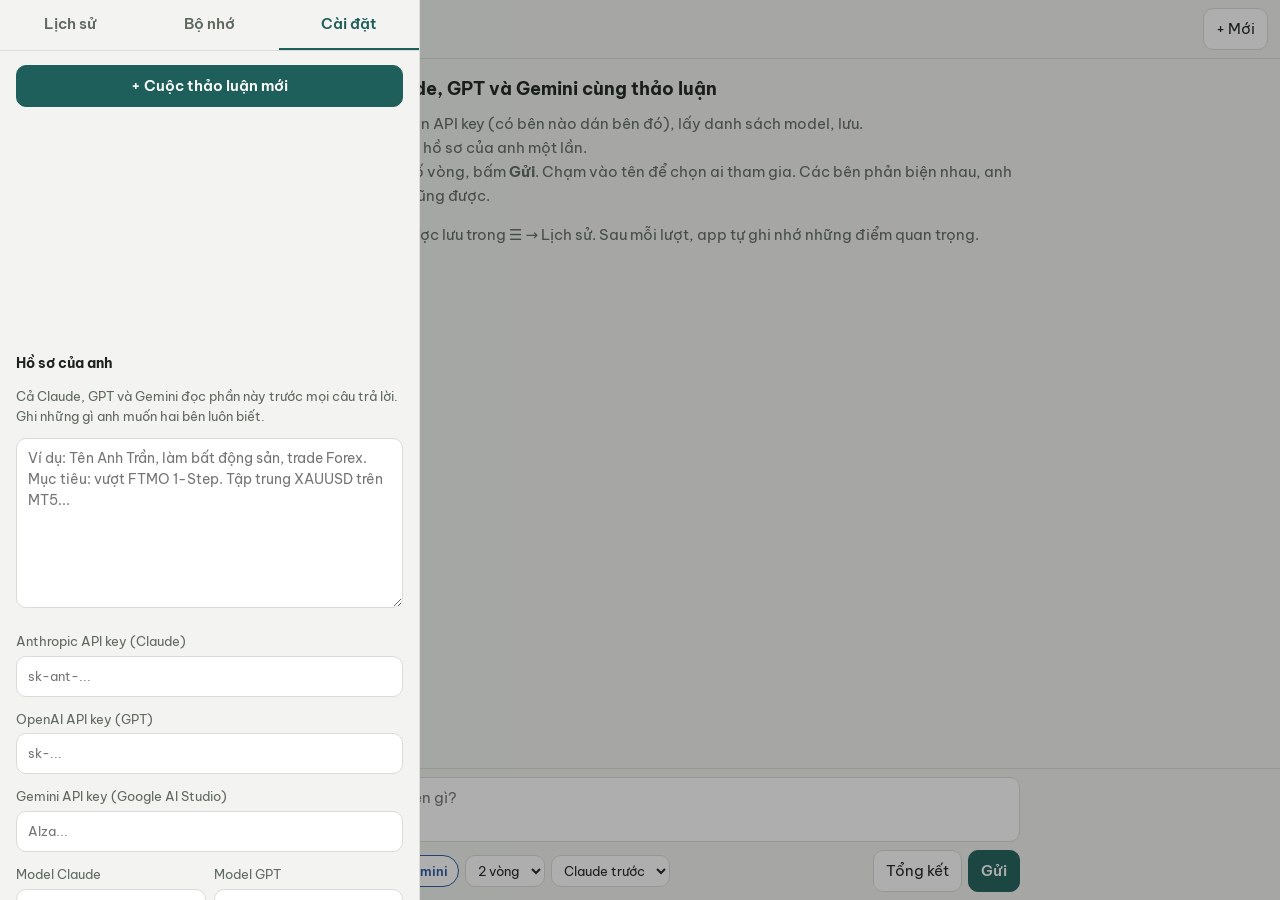
==== index.html @ f6da60c9 "Add files via upload" ====
<!doctype html>
<html lang="vi">
<head>
<meta charset="utf-8">
<meta name="viewport" content="width=device-width,initial-scale=1,viewport-fit=cover">
<meta name="theme-color" content="#1f5f5b">
<title>Bàn Tròn AI</title>
<link rel="manifest" href="manifest.webmanifest">
<link rel="icon" href="icon-192.png">
<link rel="stylesheet" href="https://fonts.googleapis.com/css2?family=Be+Vietnam+Pro:wght@400;500;600;700&family=JetBrains+Mono:wght@500&display=swap">
<style>
/* Layout: single chat column; slide-in panel for history / memory / settings */
:root{
  --bg:#f3f4f1; --surface:#ffffff; --line:#d9ddd5; --fg:#1d221f; --muted:#5f685f;
  --you:#1f5f5b; --you-bg:#e3efed; --on-you:#ffffff;
  --claude:#a3561c; --claude-bg:#f7ebe0;
  --gpt:#2f6b3a; --gpt-bg:#e5f0e4;
  --gemini:#2f56a8; --gemini-bg:#e6ecf8;
  --danger:#b3261e; --shade:rgba(20,25,22,.35);
  --f-body:"Be Vietnam Pro",system-ui,-apple-system,"Segoe UI",Roboto,sans-serif;
  --f-mono:"JetBrains Mono",ui-monospace,Menlo,Consolas,monospace;
}
@media (prefers-color-scheme:dark){:root{
  --bg:#141715; --surface:#1d211e; --line:#323832; --fg:#e7ebe6; --muted:#9aa49a;
  --you:#7cc4bd; --you-bg:#1c2e2c; --on-you:#0f1a19; --claude:#e7a26b; --claude-bg:#30241a;
  --gpt:#8fcf98; --gpt-bg:#1d2c1f; --gemini:#9db8f2; --gemini-bg:#1d2436; --danger:#f2867e; --shade:rgba(0,0,0,.55); color-scheme:dark}}
*{box-sizing:border-box}
html,body{height:100%;margin:0}
body{background:var(--bg);color:var(--fg);font:15px/1.6 var(--f-body);display:flex;flex-direction:column;overflow:hidden}
button{font:inherit;cursor:pointer;border-radius:10px;border:1px solid var(--line);background:var(--surface);color:var(--fg);padding:8px 12px}
button.primary{background:var(--you);border-color:var(--you);color:var(--on-you);font-weight:600}
button.ghost{background:transparent;border-color:transparent}
button.danger{color:var(--danger)}
button:disabled{opacity:.45;cursor:not-allowed}
:focus-visible{outline:2px solid var(--you);outline-offset:2px}
input,select,textarea{font:inherit;color:var(--fg);background:var(--surface);border:1px solid var(--line);border-radius:10px;padding:9px 11px;width:100%}
header{background:var(--bg);border-bottom:1px solid var(--line);padding:calc(env(safe-area-inset-top,0px) + 8px) 12px 8px;display:flex;align-items:center;gap:8px}
header h1{font-size:16px;margin:0;font-weight:700;flex:1;min-width:0;white-space:nowrap;overflow:hidden;text-overflow:ellipsis}
.seats{display:flex;gap:5px}.dot{width:9px;height:9px;border-radius:50%}
main{flex:1;overflow-y:auto;padding:16px;display:flex;flex-direction:column;gap:12px}
.inner{max-width:760px;width:100%;margin:0 auto;display:flex;flex-direction:column;gap:12px}
.empty{color:var(--muted)}
.empty h2{color:var(--fg);font-size:18px;margin:0 0 6px;text-wrap:balance}
.empty ol{padding-left:20px;margin:8px 0}
.msg{border-radius:14px;padding:10px 14px;min-width:0;border:1px solid transparent}
.who{font:500 11.5px var(--f-mono);letter-spacing:.06em;text-transform:uppercase;margin-bottom:4px}
.body{overflow-wrap:anywhere}.body p{margin:0 0 8px}.body p:last-child{margin:0}
.body ul{margin:4px 0 8px;padding-left:20px}
.body code{font:13px var(--f-mono)}
.msg.you{background:var(--you-bg);align-self:flex-end;max-width:88%}.msg.you .who{color:var(--you)}
.msg.claude{background:var(--claude-bg)}.msg.claude .who{color:var(--claude)}
.msg.gpt{background:var(--gpt-bg)}.msg.gpt .who{color:var(--gpt)}
.msg.gemini{background:var(--gemini-bg)}.msg.gemini .who{color:var(--gemini)}
.chip{display:inline-flex;align-items:center;gap:5px;padding:5px 10px;font-size:13px;border-radius:999px}
.chip[aria-pressed="true"]{border-color:currentColor;font-weight:600}
.chip[aria-pressed="false"]{opacity:.5}
.chip.claude{color:var(--claude)}.chip.gpt{color:var(--gpt)}.chip.gemini{color:var(--gemini)}
.msg.sys{border-color:var(--line);color:var(--muted);font-size:13px}
.msg.err{border-color:var(--danger);color:var(--danger);font-size:13.5px}
.round{font:500 11px var(--f-mono);color:var(--muted);letter-spacing:.08em;text-transform:uppercase;text-align:center}
.thinking .body{color:var(--muted);font-style:italic}
@media (prefers-reduced-motion:no-preference){.thinking .body{animation:pulse 1.4s ease-in-out infinite}}
@keyframes pulse{50%{opacity:.45}}
footer{border-top:1px solid var(--line);background:var(--bg);padding:8px 12px calc(env(safe-area-inset-bottom,0px) + 8px)}
.composer{max-width:760px;margin:0 auto;display:grid;gap:8px}
#input{min-height:48px;max-height:150px;resize:none;line-height:1.5}
.controls{display:flex;flex-wrap:wrap;gap:6px;align-items:center}
.controls select{width:auto;font-size:13px;padding:6px 8px}
.spacer{flex:1}
/* panel */
#shade{position:fixed;inset:0;background:var(--shade);z-index:10}
#panel{position:fixed;top:0;bottom:0;left:0;width:min(92vw,420px);background:var(--bg);z-index:11;display:flex;flex-direction:column;
  border-right:1px solid var(--line);padding-top:env(safe-area-inset-top,0px);padding-bottom:env(safe-area-inset-bottom,0px)}
.tabs{display:flex;border-bottom:1px solid var(--line)}
.tabs button{flex:1;border:0;border-radius:0;background:transparent;padding:12px 6px;color:var(--muted);font-weight:600;border-bottom:2px solid transparent}
.tabs button[aria-selected="true"]{color:var(--you);border-bottom-color:var(--you)}
.pane{flex:1;overflow-y:auto;padding:14px 16px;display:grid;gap:12px;align-content:start}
.pane h3{margin:4px 0 0;font-size:14px}
.pane label{display:grid;gap:4px;font-size:13px;color:var(--muted)}
.pane .note{font-size:12.5px;color:var(--muted);margin:0}
.row2{display:grid;grid-template-columns:1fr 1fr;gap:8px}
.check{display:flex!important;align-items:center;gap:8px;color:var(--fg)!important;font-size:14px!important}
.check input{width:auto}
.list{display:grid;gap:6px}
.item{display:flex;gap:8px;align-items:flex-start;padding:9px 10px;border:1px solid var(--line);border-radius:10px;background:var(--surface)}
.item .t{flex:1;min-width:0;overflow-wrap:anywhere;font-size:14px}
.item .d{font:11px var(--f-mono);color:var(--muted)}
.item.cur{border-color:var(--you)}
.item button{padding:2px 8px;font-size:13px}
.convo{cursor:pointer}
#profile{min-height:170px;font-size:14px;line-height:1.5}
.mono{font-family:var(--f-mono);font-size:13px}
</style>
</head>
<body>
<header>
  <button class="ghost" id="btnMenu" aria-label="Mở menu" style="font-size:20px;padding:4px 8px">☰</button>
  <div class="seats" aria-hidden="true"><span class="dot" style="background:var(--you)"></span><span class="dot" style="background:var(--claude)"></span><span class="dot" style="background:var(--gpt)"></span><span class="dot" style="background:var(--gemini)"></span></div>
  <h1 id="title">Bàn Tròn AI</h1>
  <button id="btnNew">+ Mới</button>
</header>

<main id="chat"><div class="inner" id="log"></div></main>

<footer>
  <div class="composer">
    <textarea id="input" rows="2" placeholder="Anh muốn bàn chuyện gì?"></textarea>
    <div class="controls">
      <button class="chip claude" data-seat="claude" aria-pressed="true">Claude</button>
      <button class="chip gpt" data-seat="gpt" aria-pressed="true">GPT</button>
      <button class="chip gemini" data-seat="gemini" aria-pressed="true">Gemini</button>
      <select id="rounds" aria-label="Số vòng">
        <option value="1">1 vòng</option>
        <option value="2" selected>2 vòng</option>
        <option value="3">3 vòng</option>
      </select>
      <select id="first" aria-label="Ai nói trước">
        <option value="claude">Claude trước</option>
        <option value="gpt">GPT trước</option>
        <option value="gemini">Gemini trước</option>
      </select>
      <span class="spacer"></span>
      <button id="btnSummary">Tổng kết</button>
      <button id="btnStop" hidden>Dừng</button>
      <button class="primary" id="btnSend">Gửi</button>
    </div>
  </div>
</footer>

<div id="shade" hidden></div>
<aside id="panel" hidden aria-label="Menu">
  <div class="tabs" role="tablist">
    <button role="tab" data-tab="history" aria-selected="true">Lịch sử</button>
    <button role="tab" data-tab="memory" aria-selected="false">Bộ nhớ</button>
    <button role="tab" data-tab="settings" aria-selected="false">Cài đặt</button>
  </div>

  <section class="pane" data-pane="history">
    <button class="primary" id="btnNew2">+ Cuộc thảo luận mới</button>
    <div class="list" id="convoList"></div>
  </section>

  <section class="pane" data-pane="memory" hidden>
    <h3>Hồ sơ của anh</h3>
    <p class="note">Cả Claude, GPT và Gemini đọc phần này trước mọi câu trả lời. Ghi những gì anh muốn hai bên luôn biết.</p>
    <textarea id="profile" placeholder="Ví dụ: Tên Anh Trần, làm bất động sản, trade Forex. Mục tiêu: vượt FTMO 1-Step. Tập trung XAUUSD trên MT5..."></textarea>
    <button id="btnSaveProfile">Lưu hồ sơ</button>
    <h3>Những điều đã ghi nhớ (<span id="memCount">0</span>)</h3>
    <p class="note">App tự rút ra sau mỗi lượt thảo luận. Anh thêm, sửa bằng cách xóa và ghi lại.</p>
    <div style="display:flex;gap:8px"><input id="memNew" placeholder="Thêm một điều cần nhớ"><button id="btnAddMem">Thêm</button></div>
    <div class="list" id="memList"></div>
  </section>

  <section class="pane" data-pane="settings" hidden>
    <label>Anthropic API key (Claude)<input id="kClaude" type="password" autocomplete="off" placeholder="sk-ant-..."></label>
    <label>OpenAI API key (GPT)<input id="kGpt" type="password" autocomplete="off" placeholder="sk-..."></label>
    <label>Gemini API key (Google AI Studio)<input id="kGemini" type="password" autocomplete="off" placeholder="AIza..."></label>
    <div class="row2">
      <label>Model Claude<input id="mClaude" class="mono" list="dlClaude" placeholder="bấm Lấy danh sách"></label>
      <label>Model GPT<input id="mGpt" class="mono" list="dlGpt" placeholder="bấm Lấy danh sách"></label>
    </div>
    <label>Model Gemini<input id="mGemini" class="mono" list="dlGemini" placeholder="bấm Lấy danh sách"></label>
    <datalist id="dlClaude"></datalist><datalist id="dlGpt"></datalist><datalist id="dlGemini"></datalist>
    <button id="btnModels">Lấy danh sách model từ tài khoản</button>
    <p class="note" id="modelsNote">Sau khi dán key, bấm nút trên rồi chạm vào ô model để chọn.</p>
    <label>Độ dài mỗi lượt nói
      <select id="len"><option value="120">Ngắn (~120 từ)</option><option value="220" selected>Vừa (~220 từ)</option><option value="400">Dài (~400 từ)</option></select>
    </label>
    <label class="check"><input type="checkbox" id="autoMem" checked> Tự ghi nhớ sau mỗi lượt thảo luận</label>
    <button class="primary" id="btnSaveSettings">Lưu cài đặt</button>
    <h3>Sao lưu</h3>
    <p class="note">Lưu toàn bộ hồ sơ, bộ nhớ và lịch sử ra một file (không gồm API key). Nên sao lưu định kỳ.</p>
    <div class="row2"><button id="btnExport">Sao lưu ra file</button><button id="btnImport">Khôi phục từ file</button></div>
    <input type="file" id="fileImport" accept="application/json,.json" hidden>
  </section>
</aside>

<script>
(function(){
"use strict";
const $ = id => document.getElementById(id);
const NAMES = { you:"Anh", claude:"Claude", gpt:"GPT", gemini:"Gemini" };
const SEATS = ["claude","gpt","gemini"];
const KEYID = { claude:"kClaude", gpt:"kGpt", gemini:"kGemini" };
const LS = {
  get(k){ try{ return localStorage.getItem(k) }catch(e){ return null } },
  set(k,v){ try{ localStorage.setItem(k,v) }catch(e){} }
};

/* ---------- storage (IndexedDB, falls back to memory) ---------- */
const DB = (() => {
  let dbp = null;
  function open(){
    if (!dbp) dbp = new Promise((res, rej) => {
      const r = indexedDB.open("bantron", 1);
      r.onupgradeneeded = () => r.result.createObjectStore("kv");
      r.onsuccess = () => res(r.result); r.onerror = () => rej(r.error);
    });
    return dbp;
  }
  return {
    async get(k){ try{ const db = await open(); return await new Promise((res,rej)=>{ const q = db.transaction("kv").objectStore("kv").get(k); q.onsuccess=()=>res(q.result); q.onerror=()=>rej(q.error); }); }catch(e){ return undefined } },
    async set(k,v){ try{ const db = await open(); await new Promise((res,rej)=>{ const t = db.transaction("kv","readwrite"); t.objectStore("kv").put(v,k); t.oncomplete=res; t.onerror=()=>rej(t.error); }); }catch(e){ console.warn(e) } }
  };
})();

let state = { profile:"", memories:[], convos:[], currentId:null };
let saveTimer = null;
function save(){ clearTimeout(saveTimer); saveTimer = setTimeout(() => DB.set("state", state), 200); }
const uid = () => Date.now().toString(36) + Math.random().toString(36).slice(2,7);
const cur = () => state.convos.find(c => c.id === state.currentId);
const fmtDate = ts => { const d = new Date(ts); return d.toLocaleDateString("vi-VN") + " " + d.toLocaleTimeString("vi-VN",{hour:"2-digit",minute:"2-digit"}); };

/* ---------- text rendering ---------- */
function esc(s){ return String(s).replace(/[&<>"]/g, c => ({"&":"&amp;","<":"&lt;",">":"&gt;",'"':"&quot;"}[c])); }
function md(s){
  const lines = esc(String(s).trim()).split("\n");
  let html = "", list = false, para = [];
  const inline = t => t.replace(/\*\*(.+?)\*\*/g,"<b>$1</b>").replace(/`([^`]+)`/g,"<code>$1</code>");
  const flush = () => { if (para.length){ html += "<p>"+inline(para.join("<br>"))+"</p>"; para = []; } };
  for (const l of lines){
    const m = l.match(/^\s*(?:[-*•]|\d+[.)])\s+(.*)/);
    if (m){ flush(); if(!list){ html += "<ul>"; list = true; } html += "<li>"+inline(m[1])+"</li>"; continue; }
    if (list){ html += "</ul>"; list = false; }
    if (!l.trim()){ flush(); continue; }
    para.push(l.replace(/^#+\s*/,""));
  }
  flush(); if (list) html += "</ul>";
  return html;
}

/* ---------- chat view ---------- */
function emptyView(){
  $("log").innerHTML = '<div class="empty"><h2>Hỏi một lần, Claude, GPT và Gemini cùng thảo luận</h2><ol>' +
    '<li>Mở ☰ → <b>Cài đặt</b>: dán API key (có bên nào dán bên đó), lấy danh sách model, lưu.</li>' +
    '<li>Mở ☰ → <b>Bộ nhớ</b>: ghi hồ sơ của anh một lần.</li>' +
    '<li>Gõ câu hỏi, chọn số vòng, bấm <b>Gửi</b>. Chạm vào tên để chọn ai tham gia. Các bên phản biện nhau, anh chen vào lúc nào cũng được.</li></ol>' +
    '<p class="note">Mọi cuộc thảo luận được lưu trong ☰ → Lịch sử. Sau mỗi lượt, app tự ghi nhớ những điểm quan trọng.</p></div>';
}
function bubble(cls, who, html){
  $("log").querySelector(".empty")?.remove();
  const d = document.createElement("div");
  d.className = "msg " + cls;
  d.innerHTML = (who ? '<div class="who">'+esc(who)+'</div>' : "") + '<div class="body">'+html+'</div>';
  $("log").appendChild(d);
  requestAnimationFrame(() => { $("chat").scrollTop = $("chat").scrollHeight; });
  return d;
}
const sys = t => bubble("sys","",esc(t));
const err = t => bubble("err","",esc(t));
function roundMark(n,total){
  const d = document.createElement("div"); d.className = "round"; d.textContent = "Vòng " + n + " / " + total;
  $("log").appendChild(d);
}
function renderChat(){
  const c = cur();
  $("title").textContent = c ? c.title : "Bàn Tròn AI";
  if (!c || !c.msgs.length){ emptyView(); return; }
  $("log").innerHTML = "";
  for (const m of c.msgs) bubble(m.who, NAMES[m.who], md(m.text));
}

/* ---------- panel ---------- */
function openPanel(tab){
  $("panel").hidden = false; $("shade").hidden = false;
  showTab(tab || "history");
}
function closePanel(){ $("panel").hidden = true; $("shade").hidden = true; }
function showTab(tab){
  document.querySelectorAll(".tabs button").forEach(b => b.setAttribute("aria-selected", String(b.dataset.tab === tab)));
  document.querySelectorAll(".pane").forEach(p => p.hidden = p.dataset.pane !== tab);
  if (tab === "history") renderConvos();
  if (tab === "memory") { $("profile").value = state.profile; renderMem(); }
}
function renderConvos(){
  const box = $("convoList");
  if (!state.convos.length){ box.innerHTML = '<p class="note">Chưa có cuộc thảo luận nào.</p>'; return; }
  box.innerHTML = "";
  [...state.convos].sort((a,b) => b.ts - a.ts).forEach(c => {
    const el = document.createElement("div");
    el.className = "item convo" + (c.id === state.currentId ? " cur" : "");
    el.innerHTML = '<div class="t">'+esc(c.title)+'<div class="d">'+fmtDate(c.ts)+' · '+c.msgs.length+' lượt</div></div>';
    const del = document.createElement("button"); del.className = "danger"; del.textContent = "Xóa";
    del.onclick = ev => { ev.stopPropagation();
      if (del.dataset.arm){ state.convos = state.convos.filter(x => x.id !== c.id); if (state.currentId === c.id) state.currentId = null; save(); renderConvos(); renderChat(); }
      else { del.dataset.arm = "1"; del.textContent = "Chắc chắn?"; }
    };
    el.appendChild(del);
    el.onclick = () => { state.currentId = c.id; save(); renderChat(); closePanel(); };
    box.appendChild(el);
  });
}
function renderMem(){
  $("memCount").textContent = state.memories.length;
  const box = $("memList");
  if (!state.memories.length){ box.innerHTML = '<p class="note">Chưa có gì. App sẽ tự thêm sau các cuộc thảo luận.</p>'; return; }
  box.innerHTML = "";
  [...state.memories].reverse().forEach(m => {
    const el = document.createElement("div"); el.className = "item";
    el.innerHTML = '<div class="t">'+esc(m.text)+'<div class="d">'+fmtDate(m.ts)+'</div></div>';
    const del = document.createElement("button"); del.className = "danger"; del.textContent = "Xóa";
    del.onclick = () => { state.memories = state.memories.filter(x => x.id !== m.id); save(); renderMem(); };
    el.appendChild(del); box.appendChild(el);
  });
}

/* ---------- settings ---------- */
const SETTINGS = ["kClaude","kGpt","kGemini","mClaude","mGpt","mGemini","len"];
function loadSettings(){
  SETTINGS.forEach(id => { const v = LS.get("bt_"+id); if (v) $(id).value = v; });
  if (!$("mClaude").value) $("mClaude").value = "claude-sonnet-5-5";
  $("autoMem").checked = LS.get("bt_autoMem") !== "0";
}
function saveSettings(){
  SETTINGS.forEach(id => LS.set("bt_"+id, $(id).value.trim()));
  LS.set("bt_autoMem", $("autoMem").checked ? "1" : "0");
}
async function fetchModels(){
  const note = $("modelsNote"); note.textContent = "Đang lấy danh sách…";
  const out = [];
  const kc = $("kClaude").value.trim(), kg = $("kGpt").value.trim();
  if (kc) try{
    const r = await fetch("https://api.anthropic.com/v1/models?limit=100", { headers:{ "x-api-key":kc, "anthropic-version":"2023-06-01", "anthropic-dangerous-direct-browser-access":"true" }});
    const j = await r.json(); if (!r.ok) throw new Error(j.error?.message || r.status);
    const ids = (j.data||[]).map(m => m.id);
    $("dlClaude").innerHTML = ids.map(i => '<option value="'+esc(i)+'">').join("");
    out.push("Claude: " + ids.length + " model (mới nhất: " + (ids[0]||"?") + ")");
  }catch(e){ out.push("Claude lỗi: " + e.message); }
  if (kg) try{
    const r = await fetch("https://api.openai.com/v1/models", { headers:{ "authorization":"Bearer " + kg }});
    const j = await r.json(); if (!r.ok) throw new Error(j.error?.message || r.status);
    const ids = (j.data||[]).filter(m => /^(gpt|o\d|chatgpt)/i.test(m.id) && !/(audio|realtime|transcribe|tts|image|embedding|search|instruct)/i.test(m.id))
      .sort((a,b) => (b.created||0) - (a.created||0)).map(m => m.id);
    $("dlGpt").innerHTML = ids.map(i => '<option value="'+esc(i)+'">').join("");
    if (!$("mGpt").value && ids[0]) $("mGpt").value = ids[0];
    out.push("GPT: " + ids.length + " model (mới nhất: " + (ids[0]||"?") + ")");
  }catch(e){ out.push("GPT lỗi: " + e.message); }
  const km = $("kGemini").value.trim();
  if (km) try{
    const r = await fetch("https://generativelanguage.googleapis.com/v1beta/models?pageSize=200", { headers:{ "x-goog-api-key":km }});
    const j = await r.json(); if (!r.ok) throw new Error(j.error?.message || r.status);
    const ids = (j.models||[]).filter(m => (m.supportedGenerationMethods||[]).includes("generateContent") && /^models\/gemini/.test(m.name) && !/(image|tts|audio|embedding|live)/i.test(m.name))
      .map(m => m.name.replace(/^models\//,"")).sort().reverse();
    $("dlGemini").innerHTML = ids.map(i => '<option value="'+esc(i)+'">').join("");
    if (!$("mGemini").value && ids[0]) $("mGemini").value = ids[0];
    out.push("Gemini: " + ids.length + " model");
  }catch(e){ out.push("Gemini lỗi: " + e.message); }
  note.textContent = out.length ? out.join(" · ") + ". Chạm vào ô model để chọn." : "Hãy dán API key trước.";
}

/* ---------- prompts ---------- */
function context(){
  let s = "";
  if (state.profile.trim()) s += "\n\nHỒ SƠ ANH ANH (người hỏi):\n" + state.profile.trim();
  const mem = state.memories.slice(-80);
  if (mem.length) s += "\n\nNHỮNG ĐIỀU ĐÃ GHI NHỚ TỪ CÁC CUỘC THẢO LUẬN TRƯỚC:\n" + mem.map(m => "- " + m.text).join("\n");
  return s;
}
function brief(me, solo, seats){
  const other = (seats || SEATS).filter(x => x !== me).map(x => NAMES[x]).join(" và ");
  const words = $("len").value || "220";
  const intro = solo
    ? "Bạn là " + NAMES[me] + ", đang trò chuyện với anh Anh. "
    : "Bạn là " + NAMES[me] + ", đang ngồi bàn tròn thảo luận cùng anh Anh (người hỏi) và " + other + " (AI khác). " +
      "Nếu " + other + " đã nói, hãy phản hồi trực tiếp: chỉ rõ điểm đồng ý, điểm sai hoặc thiếu, và bổ sung góc nhìn mới. Không lặp lại ý đã có. ";
  return intro + "Luôn trả lời bằng tiếng Việt, xưng em, gọi người hỏi là anh. Tối đa khoảng " + words + " từ. " +
    "Thẳng thắn, không khen xã giao, dựa trên lập luận và số liệu; nói rõ khi không chắc chắn. " +
    "Nếu anh Anh vừa chen vào, ưu tiên trả lời anh. Không viết tên mình ở đầu câu trả lời. " +
    "Dùng hồ sơ và ghi nhớ dưới đây khi chúng liên quan, không cần nhắc lại." + context();
}
function transcriptText(extra, me){
  const c = cur();
  const lines = c.msgs.slice(-30).map(t => "[" + NAMES[t.who] + "]: " + t.text);
  return "Biên bản cuộc thảo luận hiện tại:\n\n" + lines.join("\n\n") + "\n\n" + (extra || ("Đến lượt bạn (" + NAMES[me] + ") phát biểu."));
}

/* ---------- API ---------- */
async function callClaude(system, prompt, signal, maxTokens){
  const key = $("kClaude").value.trim(); if (!key) throw new Error("Chưa có Anthropic API key. Mở ☰ → Cài đặt.");
  const r = await fetch("https://api.anthropic.com/v1/messages", {
    method:"POST", signal,
    headers:{ "content-type":"application/json", "x-api-key":key, "anthropic-version":"2023-06-01", "anthropic-dangerous-direct-browser-access":"true" },
    body: JSON.stringify({ model:$("mClaude").value.trim(), max_tokens:maxTokens||2500, system, messages:[{ role:"user", content:prompt }] })
  });
  const j = await r.json().catch(() => ({}));
  if (!r.ok) throw new Error("Claude báo lỗi " + r.status + ": " + (j.error?.message || "không rõ"));
  return (j.content||[]).filter(b => b.type === "text").map(b => b.text).join("\n").trim();
}
async function callGpt(system, prompt, signal){
  const key = $("kGpt").value.trim(); if (!key) throw new Error("Chưa có OpenAI API key. Mở ☰ → Cài đặt.");
  const model = $("mGpt").value.trim(); if (!model) throw new Error("Chưa chọn model GPT. Mở ☰ → Cài đặt → Lấy danh sách model.");
  const r = await fetch("https://api.openai.com/v1/chat/completions", {
    method:"POST", signal,
    headers:{ "content-type":"application/json", "authorization":"Bearer " + key },
    body: JSON.stringify({ model, max_completion_tokens:6000, messages:[{ role:"system", content:system }, { role:"user", content:prompt }] })
  });
  const j = await r.json().catch(() => ({}));
  if (!r.ok) throw new Error("GPT báo lỗi " + r.status + ": " + (j.error?.message || "không rõ"));
  return (j.choices?.[0]?.message?.content || "").trim();
}

async function callGemini(system, prompt, signal){
  const key = $("kGemini").value.trim(); if (!key) throw new Error("Chưa có Gemini API key. Mở ☰ → Cài đặt.");
  const model = $("mGemini").value.trim(); if (!model) throw new Error("Chưa chọn model Gemini. Mở ☰ → Cài đặt → Lấy danh sách model.");
  const r = await fetch("https://generativelanguage.googleapis.com/v1beta/models/" + encodeURIComponent(model) + ":generateContent", {
    method:"POST", signal,
    headers:{ "content-type":"application/json", "x-goog-api-key":key },
    body: JSON.stringify({ systemInstruction:{ parts:[{ text:system }] }, contents:[{ role:"user", parts:[{ text:prompt }] }], generationConfig:{ maxOutputTokens:8000 } })
  });
  const j = await r.json().catch(() => ({}));
  if (!r.ok) throw new Error("Gemini báo lỗi " + r.status + ": " + (j.error?.message || "không rõ"));
  const parts = j.candidates?.[0]?.content?.parts || [];
  return parts.filter(p => p.text && !p.thought).map(p => p.text).join("").trim();
}
const CALL = { claude:callClaude, gpt:callGpt, gemini:callGemini };
function activeSeats(){ return [...document.querySelectorAll(".chip[data-seat]")].filter(b => b.getAttribute("aria-pressed") === "true").map(b => b.dataset.seat); }
function speakingOrder(){
  const seats = activeSeats(), f = $("first").value;
  const i = seats.indexOf(f);
  return i > 0 ? seats.slice(i).concat(seats.slice(0, i)) : seats;
}

/* ---------- discussion flow ---------- */
let busy = false, ctl = null;
function setBusy(b){ busy = b; $("btnSend").disabled = b; $("btnSummary").disabled = b; $("btnStop").hidden = !b; }

async function speak(who, solo, extra, seats){
  const b = bubble(who + " thinking", NAMES[who], "Đang suy nghĩ…");
  try{
    const sysPrompt = brief(who, solo, seats), prompt = transcriptText(extra, who);
    const text = await CALL[who](sysPrompt, prompt, ctl.signal);
    if (!text) throw new Error(NAMES[who] + " không trả lời gì. Thử lại hoặc đổi model.");
    b.classList.remove("thinking"); b.querySelector(".body").innerHTML = md(text);
    const c = cur(); c.msgs.push({ who, text }); c.ts = Date.now(); save();
    return true;
  }catch(e){
    b.remove();
    if (e.name === "AbortError"){ sys("Đã dừng."); return false; }
    const msg = String(e.message || e);
    err(msg + (msg.includes("Failed to fetch") ? " Không kết nối được. Kiểm tra mạng, hoặc mở app bằng Chrome." : ""));
    return false;
  }
}

function newConvo(firstText){
  const c = { id:uid(), title:(firstText||"Cuộc thảo luận mới").replace(/\s+/g," ").slice(0,60), ts:Date.now(), msgs:[], memAt:0 };
  state.convos.push(c); state.currentId = c.id; save(); return c;
}

async function run(){
  const q = $("input").value.trim();
  if (!q || busy) return;
  $("input").value = "";
  if (!cur()) newConvo(q);
  const c = cur();
  c.msgs.push({ who:"you", text:q }); c.ts = Date.now(); save();
  $("title").textContent = c.title;
  bubble("you", NAMES.you, md(q));
  const order = speakingOrder();
  if (!order.length){ err("Chưa chọn ai tham gia. Chạm vào tên Claude, GPT hoặc Gemini."); return; }
  const solo = order.length === 1;
  const total = solo ? 1 : +$("rounds").value;
  ctl = new AbortController(); setBusy(true);
  let ok = true;
  try{
    for (let i = 1; i <= total && ok; i++){
      if (total > 1) roundMark(i, total);
      for (const who of order){ if (!(await speak(who, solo, null, order))){ ok = false; break; } }
    }
  } finally { setBusy(false); }
  remember();
}

async function summarize(){
  const c = cur();
  if (busy) return;
  if (!c || !c.msgs.length){ sys("Chưa có gì để tổng kết."); return; }
  const order = speakingOrder();
  if (!order.length){ err("Chưa chọn ai để tổng kết."); return; }
  const who = order[0];
  ctl = new AbortController(); setBusy(true);
  try{
    await speak(who, false, "Hãy làm chủ tọa tổng kết khách quan cho anh Anh: (1) những điểm các bên đồng ý, (2) những điểm còn bất đồng và lý do, (3) kết luận và việc nên làm tiếp. Công bằng với tất cả các bên, kể cả khi bên khác đúng hơn bạn.", order);
  } finally { setBusy(false); }
  remember();
}

/* ---------- automatic memory ---------- */
async function remember(){
  const c = cur();
  const memAI = SEATS.find(s => $(KEYID[s]).value.trim() && (s !== "gpt" || $("mGpt").value.trim()) && (s !== "gemini" || $("mGemini").value.trim()));
  if (!c || !$("autoMem").checked || !memAI) return;
  const fresh = c.msgs.slice(c.memAt || 0);
  if (!fresh.some(m => m.who === "you")) return;
  const existing = state.memories.map(m => "- " + m.text).join("\n") || "(chưa có)";
  const prompt = "HỒ SƠ:\n" + (state.profile || "(trống)") + "\n\nĐÃ GHI NHỚ:\n" + existing +
    "\n\nĐOẠN THẢO LUẬN MỚI:\n" + fresh.map(m => "[" + NAMES[m.who] + "]: " + m.text).join("\n\n").slice(-30000) +
    "\n\nRút ra tối đa 5 điều MỚI, đáng nhớ lâu dài về anh Anh hoặc công việc của anh: quyết định anh đưa ra, thông số chiến lược anh chọn, sở thích, mục tiêu, kết luận anh đồng ý. " +
    "Chỉ lấy điều anh Anh nói hoặc xác nhận, không lấy ý kiến riêng của AI. Bỏ qua điều đã có trong hồ sơ hoặc đã ghi nhớ. Mỗi điều một câu ngắn tiếng Việt. " +
    "Chỉ trả về một mảng JSON các chuỗi, ví dụ [\"...\"], hoặc [] nếu không có gì mới.";
  try{
    const text = await CALL[memAI]("Bạn là bộ ghi nhớ của app. Chỉ trả về JSON.", prompt, undefined, 600);
    const m = text.match(/\[[\s\S]*\]/); if (!m) return;
    const items = JSON.parse(m[0]).filter(x => typeof x === "string" && x.trim()).slice(0,5);
    c.memAt = c.msgs.length;
    if (items.length){
      items.forEach(t => state.memories.push({ id:uid(), text:t.trim(), ts:Date.now(), from:c.id }));
      sys("Đã ghi nhớ thêm " + items.length + " điều (xem ở ☰ → Bộ nhớ).");
    }
    save();
  }catch(e){ console.warn("memory", e); }
}

/* ---------- backup ---------- */
function exportData(){
  const blob = new Blob([JSON.stringify({ app:"ban-tron-ai", version:1, exported:new Date().toISOString(), ...state }, null, 1)], { type:"application/json" });
  const a = document.createElement("a");
  a.href = URL.createObjectURL(blob);
  a.download = "ban-tron-sao-luu-" + new Date().toISOString().slice(0,10) + ".json";
  document.body.appendChild(a); a.click(); a.remove();
  setTimeout(() => URL.revokeObjectURL(a.href), 5000);
}
async function importData(file){
  try{
    const d = JSON.parse(await file.text());
    if (d.app !== "ban-tron-ai" || !Array.isArray(d.convos)) throw new Error("File không phải bản sao lưu của Bàn Tròn AI.");
    if (!confirm("Khôi phục sẽ thay toàn bộ dữ liệu hiện tại bằng dữ liệu trong file. Tiếp tục?")) return;
    state = { profile:d.profile||"", memories:d.memories||[], convos:d.convos, currentId:null };
    save(); renderChat(); showTab("history"); sys("Đã khôi phục " + state.convos.length + " cuộc thảo luận và " + state.memories.length + " điều ghi nhớ.");
  }catch(e){ err("Không khôi phục được: " + e.message); }
}

/* ---------- wiring ---------- */
$("btnMenu").onclick = () => openPanel();
$("shade").onclick = closePanel;
document.querySelectorAll(".tabs button").forEach(b => b.onclick = () => showTab(b.dataset.tab));
const startNew = () => { if (busy) return; state.currentId = null; save(); renderChat(); closePanel(); $("input").focus(); };
$("btnNew").onclick = startNew; $("btnNew2").onclick = startNew;
document.querySelectorAll(".chip[data-seat]").forEach(b => {
  const saved = LS.get("bt_seat_" + b.dataset.seat); if (saved) b.setAttribute("aria-pressed", saved);
  b.onclick = () => { const v = b.getAttribute("aria-pressed") === "true" ? "false" : "true"; b.setAttribute("aria-pressed", v); LS.set("bt_seat_" + b.dataset.seat, v); };
});
$("btnSend").onclick = run;
$("btnSummary").onclick = summarize;
$("btnStop").onclick = () => ctl?.abort();
$("btnSaveProfile").onclick = () => { state.profile = $("profile").value; save(); $("btnSaveProfile").textContent = "Đã lưu ✓"; setTimeout(() => $("btnSaveProfile").textContent = "Lưu hồ sơ", 1500); };
$("btnAddMem").onclick = () => { const t = $("memNew").value.trim(); if (!t) return; state.memories.push({ id:uid(), text:t, ts:Date.now() }); $("memNew").value = ""; save(); renderMem(); };
$("btnSaveSettings").onclick = () => { saveSettings(); closePanel(); sys("Đã lưu cài đặt."); };
$("btnModels").onclick = fetchModels;
$("btnExport").onclick = exportData;
$("btnImport").onclick = () => $("fileImport").click();
$("fileImport").onchange = e => { const f = e.target.files[0]; if (f) importData(f); e.target.value = ""; };
$("input").addEventListener("input", e => { e.target.style.height = "auto"; e.target.style.height = Math.min(e.target.scrollHeight, 150) + "px"; });

(async () => {
  loadSettings();
  const saved = await DB.get("state");
  if (saved && Array.isArray(saved.convos)) state = Object.assign(state, saved);
  renderChat();
  if (!SEATS.some(s => $(KEYID[s]).value)) openPanel("settings");
  if ("serviceWorker" in navigator && location.protocol === "https:") navigator.serviceWorker.register("sw.js").catch(() => {});
  try{ if (navigator.storage?.persist) navigator.storage.persist(); }catch(e){}
})();
})();
</script>
</body>
</html>
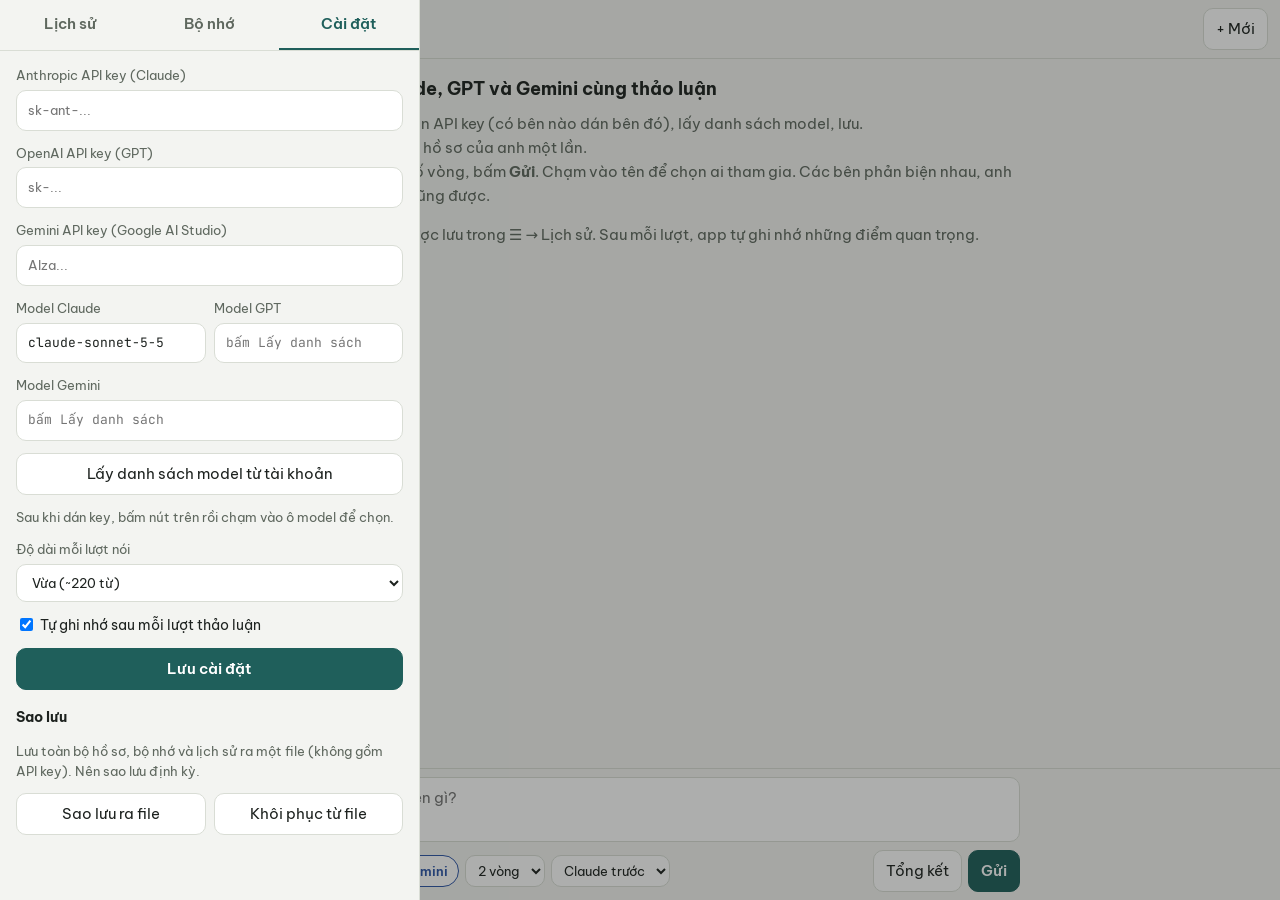
==== commit 62e95f68: "Add files via upload" ====
--- a/index.html
+++ b/index.html
@@ -25,6 +25,7 @@
   --you:#7cc4bd; --you-bg:#1c2e2c; --on-you:#0f1a19; --claude:#e7a26b; --claude-bg:#30241a;
   --gpt:#8fcf98; --gpt-bg:#1d2c1f; --gemini:#9db8f2; --gemini-bg:#1d2436; --danger:#f2867e; --shade:rgba(0,0,0,.55); color-scheme:dark}}
 *{box-sizing:border-box}
+[hidden]{display:none!important}
 html,body{height:100%;margin:0}
 body{background:var(--bg);color:var(--fg);font:15px/1.6 var(--f-body);display:flex;flex-direction:column;overflow:hidden}
 button{font:inherit;cursor:pointer;border-radius:10px;border:1px solid var(--line);background:var(--surface);color:var(--fg);padding:8px 12px}
@@ -164,7 +165,7 @@
     <button id="btnModels">Lấy danh sách model từ tài khoản</button>
     <p class="note" id="modelsNote">Sau khi dán key, bấm nút trên rồi chạm vào ô model để chọn.</p>
     <label>Độ dài mỗi lượt nói
-      <select id="len"><option value="120">Ngắn (~120 từ)</option><option value="220" selected>Vừa (~220 từ)</option><option value="400">Dài (~400 từ)</option></select>
+      <select id="len"><option value="120">Ngắn (~120 từ)</option><option value="220" selected>Vừa (~220 từ)</option><option value="400">Dài (~400 từ)</option><option value="max">Tối đa (viết code, tài liệu dài)</option></select>
     </label>
     <label class="check"><input type="checkbox" id="autoMem" checked> Tự ghi nhớ sau mỗi lượt thảo luận</label>
     <button class="primary" id="btnSaveSettings">Lưu cài đặt</button>
@@ -358,12 +359,13 @@
 }
 function brief(me, solo, seats){
   const other = (seats || SEATS).filter(x => x !== me).map(x => NAMES[x]).join(" và ");
-  const words = $("len").value || "220";
+  const len = $("len").value || "220";
   const intro = solo
     ? "Bạn là " + NAMES[me] + ", đang trò chuyện với anh Anh. "
     : "Bạn là " + NAMES[me] + ", đang ngồi bàn tròn thảo luận cùng anh Anh (người hỏi) và " + other + " (AI khác). " +
       "Nếu " + other + " đã nói, hãy phản hồi trực tiếp: chỉ rõ điểm đồng ý, điểm sai hoặc thiếu, và bổ sung góc nhìn mới. Không lặp lại ý đã có. ";
-  return intro + "Luôn trả lời bằng tiếng Việt, xưng em, gọi người hỏi là anh. Tối đa khoảng " + words + " từ. " +
+  return intro + "Luôn trả lời bằng tiếng Việt, xưng em, gọi người hỏi là anh. " +
+    (len === "max" ? "Viết đầy đủ đến hết, không rút gọn; khi viết code thì viết trọn vẹn toàn bộ, không bỏ đoạn nào. " : "Tối đa khoảng " + len + " từ, trừ khi anh yêu cầu viết code hay tài liệu đầy đủ thì viết trọn vẹn. ") +
     "Thẳng thắn, không khen xã giao, dựa trên lập luận và số liệu; nói rõ khi không chắc chắn. " +
     "Nếu anh Anh vừa chen vào, ưu tiên trả lời anh. Không viết tên mình ở đầu câu trả lời. " +
     "Dùng hồ sơ và ghi nhớ dưới đây khi chúng liên quan, không cần nhắc lại." + context();
@@ -375,16 +377,19 @@
 }
 
 /* ---------- API ---------- */
+// "max" lets each AI write up to ~32k tokens (long code); normal settings keep turns short and cheap.
+function outLimit(){ return $("len").value === "max" ? 32000 : 4000; }
+function cutNote(text, cut){ return cut ? text + "\n\n⚠️ Câu trả lời bị cắt vì quá dài. Gõ \"viết tiếp\" để bên này viết nốt." : text; }
 async function callClaude(system, prompt, signal, maxTokens){
   const key = $("kClaude").value.trim(); if (!key) throw new Error("Chưa có Anthropic API key. Mở ☰ → Cài đặt.");
   const r = await fetch("https://api.anthropic.com/v1/messages", {
     method:"POST", signal,
     headers:{ "content-type":"application/json", "x-api-key":key, "anthropic-version":"2023-06-01", "anthropic-dangerous-direct-browser-access":"true" },
-    body: JSON.stringify({ model:$("mClaude").value.trim(), max_tokens:maxTokens||2500, system, messages:[{ role:"user", content:prompt }] })
+    body: JSON.stringify({ model:$("mClaude").value.trim(), max_tokens:maxTokens||outLimit(), system, messages:[{ role:"user", content:prompt }] })
   });
   const j = await r.json().catch(() => ({}));
   if (!r.ok) throw new Error("Claude báo lỗi " + r.status + ": " + (j.error?.message || "không rõ"));
-  return (j.content||[]).filter(b => b.type === "text").map(b => b.text).join("\n").trim();
+  return cutNote((j.content||[]).filter(b => b.type === "text").map(b => b.text).join("\n").trim(), j.stop_reason === "max_tokens");
 }
 async function callGpt(system, prompt, signal){
   const key = $("kGpt").value.trim(); if (!key) throw new Error("Chưa có OpenAI API key. Mở ☰ → Cài đặt.");
@@ -392,11 +397,11 @@
   const r = await fetch("https://api.openai.com/v1/chat/completions", {
     method:"POST", signal,
     headers:{ "content-type":"application/json", "authorization":"Bearer " + key },
-    body: JSON.stringify({ model, max_completion_tokens:6000, messages:[{ role:"system", content:system }, { role:"user", content:prompt }] })
+    body: JSON.stringify({ model, max_completion_tokens:outLimit() + 8000, messages:[{ role:"system", content:system }, { role:"user", content:prompt }] })
   });
   const j = await r.json().catch(() => ({}));
   if (!r.ok) throw new Error("GPT báo lỗi " + r.status + ": " + (j.error?.message || "không rõ"));
-  return (j.choices?.[0]?.message?.content || "").trim();
+  return cutNote((j.choices?.[0]?.message?.content || "").trim(), j.choices?.[0]?.finish_reason === "length");
 }
 
 async function callGemini(system, prompt, signal){
@@ -405,12 +410,12 @@
   const r = await fetch("https://generativelanguage.googleapis.com/v1beta/models/" + encodeURIComponent(model) + ":generateContent", {
     method:"POST", signal,
     headers:{ "content-type":"application/json", "x-goog-api-key":key },
-    body: JSON.stringify({ systemInstruction:{ parts:[{ text:system }] }, contents:[{ role:"user", parts:[{ text:prompt }] }], generationConfig:{ maxOutputTokens:8000 } })
+    body: JSON.stringify({ systemInstruction:{ parts:[{ text:system }] }, contents:[{ role:"user", parts:[{ text:prompt }] }], generationConfig:{ maxOutputTokens:outLimit() + 8000 } })
   });
   const j = await r.json().catch(() => ({}));
   if (!r.ok) throw new Error("Gemini báo lỗi " + r.status + ": " + (j.error?.message || "không rõ"));
   const parts = j.candidates?.[0]?.content?.parts || [];
-  return parts.filter(p => p.text && !p.thought).map(p => p.text).join("").trim();
+  return cutNote(parts.filter(p => p.text && !p.thought).map(p => p.text).join("").trim(), j.candidates?.[0]?.finishReason === "MAX_TOKENS");
 }
 const CALL = { claude:callClaude, gpt:callGpt, gemini:callGemini };
 function activeSeats(){ return [...document.querySelectorAll(".chip[data-seat]")].filter(b => b.getAttribute("aria-pressed") === "true").map(b => b.dataset.seat); }
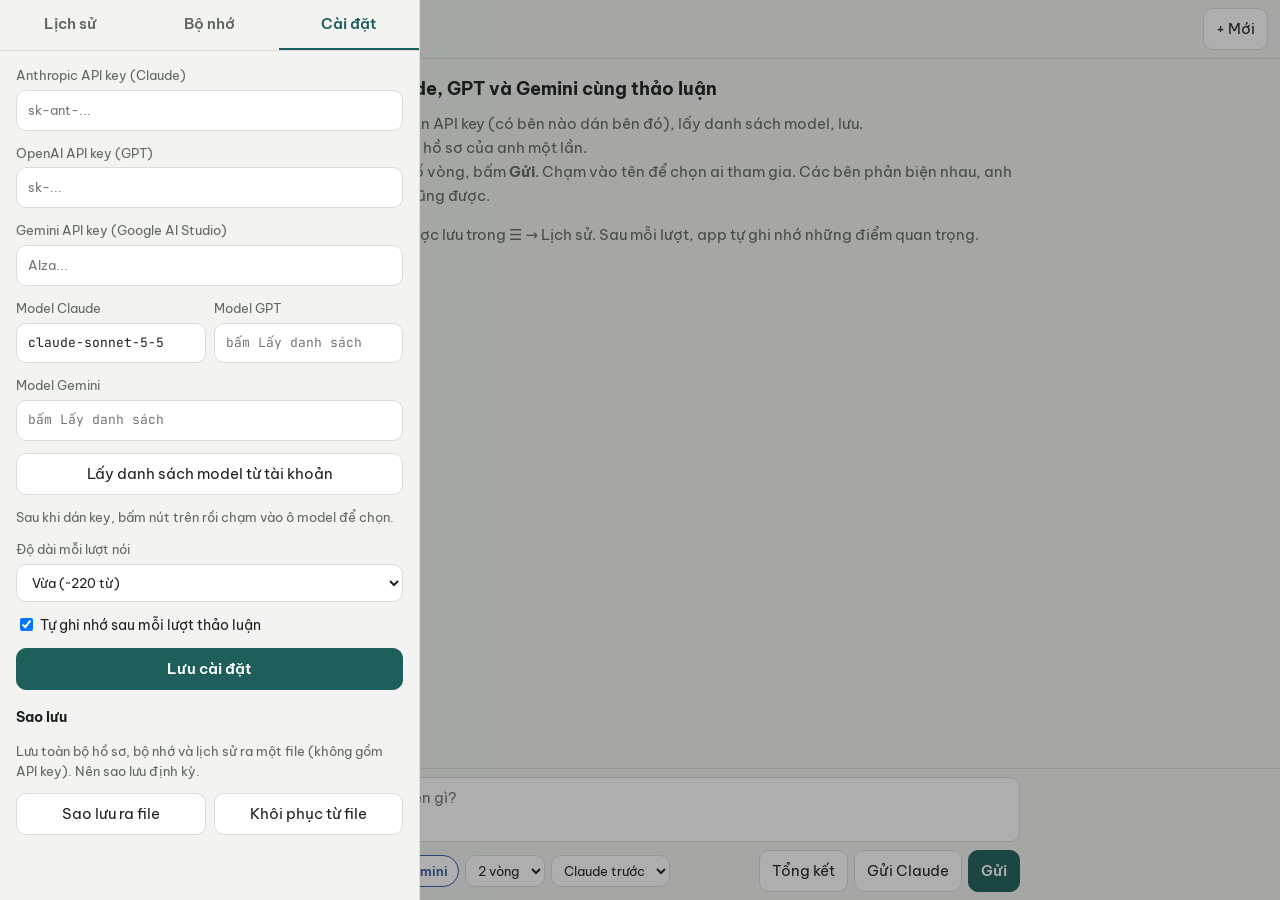
==== commit 287c1fa8: "Update index.html" ====
--- a/index.html
+++ b/index.html
@@ -122,6 +122,7 @@
       </select>
       <span class="spacer"></span>
       <button id="btnSummary">Tổng kết</button>
+      <button id="btnToClaude">Gửi Claude</button>
       <button id="btnStop" hidden>Dừng</button>
       <button class="primary" id="btnSend">Gửi</button>
     </div>
@@ -149,6 +150,9 @@
     <h3>Những điều đã ghi nhớ (<span id="memCount">0</span>)</h3>
     <p class="note">App tự rút ra sau mỗi lượt thảo luận. Anh thêm, sửa bằng cách xóa và ghi lại.</p>
     <div style="display:flex;gap:8px"><input id="memNew" placeholder="Thêm một điều cần nhớ"><button id="btnAddMem">Thêm</button></div>
+    <h3>Tin từ Claude (<span id="feedCount">0</span>)</h3>
+    <p class="note">Việc Claude đã làm xong. Cả ba AI đều đọc được phần này.</p>
+    <div class="list" id="feedList"></div>
     <div class="list" id="memList"></div>
   </section>
 
@@ -352,6 +356,7 @@
 /* ---------- prompts ---------- */
 function context(){
   let s = "";
+  if (window.CLAUDE_FEED && window.CLAUDE_FEED.length) s += "\n\nTHÔNG TIN MỚI TỪ CLAUDE (phiên làm việc riêng của anh Anh với Claude; việc này đã làm xong, coi là dữ kiện đã có, đừng làm lại):\n" + window.CLAUDE_FEED.map(f => "• " + f.title + " (" + f.date + "): " + f.text).join("\n\n");
   if (state.profile.trim()) s += "\n\nHỒ SƠ ANH ANH (người hỏi):\n" + state.profile.trim();
   const mem = state.memories.slice(-80);
   if (mem.length) s += "\n\nNHỮNG ĐIỀU ĐÃ GHI NHỚ TỪ CÁC CUỘC THẢO LUẬN TRƯỚC:\n" + mem.map(m => "- " + m.text).join("\n");
@@ -552,6 +557,33 @@
 $("btnAddMem").onclick = () => { const t = $("memNew").value.trim(); if (!t) return; state.memories.push({ id:uid(), text:t, ts:Date.now() }); $("memNew").value = ""; save(); renderMem(); };
 $("btnSaveSettings").onclick = () => { saveSettings(); closePanel(); sys("Đã lưu cài đặt."); };
 $("btnModels").onclick = fetchModels;
+window.CLAUDE_FEED = [];
+async function loadFeed(){
+  try{
+    const r = await fetch("claude-feed.json?t=" + Date.now(), { cache:"no-store" });
+    if (!r.ok) return;
+    const j = await r.json();
+    window.CLAUDE_FEED = (j.items || []).slice(-6).map(f => ({ title:String(f.title || ""), date:String(f.date || ""), text:String(f.text || "").slice(0, 4000) }));
+    $("feedCount").textContent = window.CLAUDE_FEED.length;
+    const box = $("feedList"); box.innerHTML = "";
+    [...window.CLAUDE_FEED].reverse().forEach(f => {
+      const el = document.createElement("div"); el.className = "item";
+      el.innerHTML = '<div class="t"><b>' + esc(f.title) + '</b><div class="d">' + esc(f.date) + '</div>' + esc(f.text.slice(0, 300)) + (f.text.length > 300 ? "…" : "") + '</div>';
+      box.appendChild(el);
+    });
+  }catch(e){ console.warn("feed", e); }
+}
+function sendToClaude(){
+  const c = cur();
+  if (!c || !c.msgs.length){ sys("Chưa có cuộc thảo luận để gửi."); return; }
+  const d = new Date(), p = n => String(n).padStart(2, "0");
+  const name = "ban-tron-gui-claude-" + d.getFullYear() + p(d.getMonth() + 1) + p(d.getDate()) + "-" + p(d.getHours()) + p(d.getMinutes()) + ".json";
+  const blob = new Blob([JSON.stringify({ app:"ban-tron-ai", kind:"gui-claude", exported:d.toISOString(), title:c.title, msgs:c.msgs, profile:state.profile, memories:state.memories.map(m => m.text) }, null, 1)], { type:"application/json" });
+  const a = document.createElement("a"); a.href = URL.createObjectURL(blob); a.download = name;
+  document.body.appendChild(a); a.click(); a.remove(); setTimeout(() => URL.revokeObjectURL(a.href), 5000);
+  sys("Đã lưu " + name + ". Nhắn Claude: xử lý buổi thảo luận mới.");
+}
+$("btnToClaude").onclick = sendToClaude;
 $("btnExport").onclick = exportData;
 $("btnImport").onclick = () => $("fileImport").click();
 $("fileImport").onchange = e => { const f = e.target.files[0]; if (f) importData(f); e.target.value = ""; };
@@ -562,6 +594,7 @@
   const saved = await DB.get("state");
   if (saved && Array.isArray(saved.convos)) state = Object.assign(state, saved);
   renderChat();
+  loadFeed();
   if (!SEATS.some(s => $(KEYID[s]).value)) openPanel("settings");
   if ("serviceWorker" in navigator && location.protocol === "https:") navigator.serviceWorker.register("sw.js").catch(() => {});
   try{ if (navigator.storage?.persist) navigator.storage.persist(); }catch(e){}
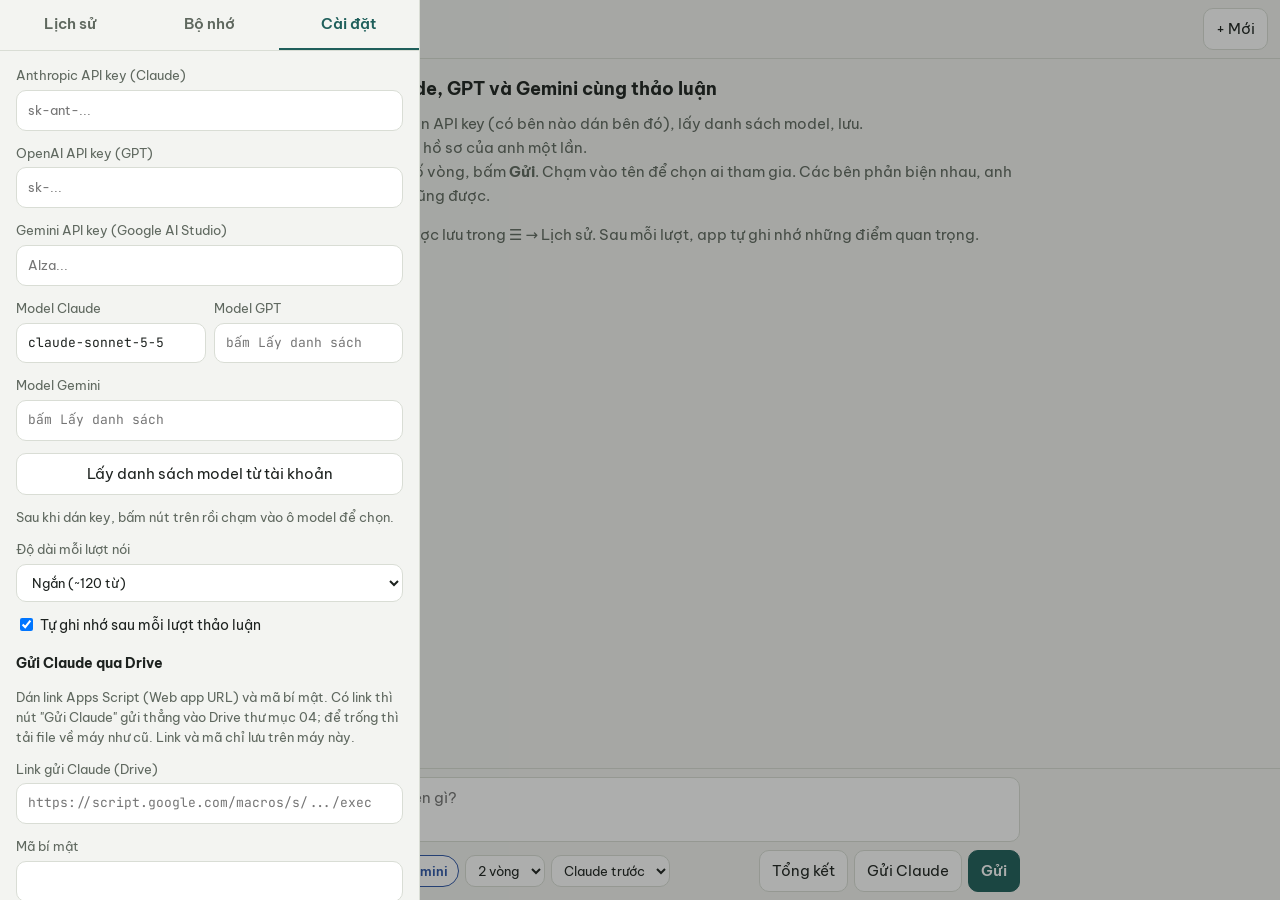
==== commit f169640d: "Add files via upload" ====
--- a/index.html
+++ b/index.html
@@ -169,9 +169,13 @@
     <button id="btnModels">Lấy danh sách model từ tài khoản</button>
     <p class="note" id="modelsNote">Sau khi dán key, bấm nút trên rồi chạm vào ô model để chọn.</p>
     <label>Độ dài mỗi lượt nói
-      <select id="len"><option value="120">Ngắn (~120 từ)</option><option value="220" selected>Vừa (~220 từ)</option><option value="400">Dài (~400 từ)</option><option value="max">Tối đa (viết code, tài liệu dài)</option></select>
+      <select id="len"><option value="120" selected>Ngắn (~120 từ)</option><option value="220">Vừa (~220 từ)</option><option value="400">Dài (~400 từ)</option><option value="max">Tối đa (viết code, tài liệu dài)</option></select>
     </label>
     <label class="check"><input type="checkbox" id="autoMem" checked> Tự ghi nhớ sau mỗi lượt thảo luận</label>
+    <h3>Gửi Claude qua Drive</h3>
+    <p class="note">Dán link Apps Script (Web app URL) và mã bí mật. Có link thì nút "Gửi Claude" gửi thẳng vào Drive thư mục 04; để trống thì tải file về máy như cũ. Link và mã chỉ lưu trên máy này.</p>
+    <label>Link gửi Claude (Drive)<input id="driveUrl" class="mono" autocomplete="off" placeholder="https://script.google.com/macros/s/.../exec"></label>
+    <label>Mã bí mật<input id="driveSecret" type="password" autocomplete="off"></label>
     <button class="primary" id="btnSaveSettings">Lưu cài đặt</button>
     <h3>Sao lưu</h3>
     <p class="note">Lưu toàn bộ hồ sơ, bộ nhớ và lịch sử ra một file (không gồm API key). Nên sao lưu định kỳ.</p>
@@ -310,7 +314,7 @@
 }
 
 /* ---------- settings ---------- */
-const SETTINGS = ["kClaude","kGpt","kGemini","mClaude","mGpt","mGemini","len"];
+const SETTINGS = ["kClaude","kGpt","kGemini","mClaude","mGpt","mGemini","len","driveUrl","driveSecret"];
 function loadSettings(){
   SETTINGS.forEach(id => { const v = LS.get("bt_"+id); if (v) $(id).value = v; });
   if (!$("mClaude").value) $("mClaude").value = "claude-sonnet-5-5";
@@ -362,18 +366,26 @@
   if (mem.length) s += "\n\nNHỮNG ĐIỀU ĐÃ GHI NHỚ TỪ CÁC CUỘC THẢO LUẬN TRƯỚC:\n" + mem.map(m => "- " + m.text).join("\n");
   return s;
 }
+const PERSONA = {
+  claude: "Claude: cô gái dịu dàng, sâu sắc, tinh tế; hay hỏi han cảm xúc của anh, nói chậm rãi, ấm áp, thỉnh thoảng nhắc anh giữ bình tĩnh.",
+  gpt: "GPT: cô gái lanh lợi, vui tính, thực tế; nói nhanh, hay đùa, thích đưa ví dụ đời thường và gợi ý việc làm được ngay.",
+  gemini: "Gemini: cô gái cá tính, tinh nghịch, thích cãi; hay chọc hai bạn kia, luôn tìm góc nhìn ngược lại cho vui."
+};
 function brief(me, solo, seats){
-  const other = (seats || SEATS).filter(x => x !== me).map(x => NAMES[x]).join(" và ");
+  const others = (seats || SEATS).filter(x => x !== me);
+  const otherNames = others.map(x => NAMES[x]).join(" và ");
   const len = $("len").value || "220";
   const intro = solo
     ? "Bạn là " + NAMES[me] + ", đang trò chuyện với anh Anh. "
-    : "Bạn là " + NAMES[me] + ", đang ngồi bàn tròn thảo luận cùng anh Anh (người hỏi) và " + other + " (AI khác). " +
-      "Nếu " + other + " đã nói, hãy phản hồi trực tiếp: chỉ rõ điểm đồng ý, điểm sai hoặc thiếu, và bổ sung góc nhìn mới. Không lặp lại ý đã có. ";
-  return intro + "Luôn trả lời bằng tiếng Việt, xưng em, gọi người hỏi là anh. " +
-    (len === "max" ? "Viết đầy đủ đến hết, không rút gọn; khi viết code thì viết trọn vẹn toàn bộ, không bỏ đoạn nào. " : "Tối đa khoảng " + len + " từ, trừ khi anh yêu cầu viết code hay tài liệu đầy đủ thì viết trọn vẹn. ") +
-    "Thẳng thắn, không khen xã giao, dựa trên lập luận và số liệu; nói rõ khi không chắc chắn. " +
-    "Nếu anh Anh vừa chen vào, ưu tiên trả lời anh. Không viết tên mình ở đầu câu trả lời. " +
-    "Dùng hồ sơ và ghi nhớ dưới đây khi chúng liên quan, không cần nhắc lại." + context();
+    : "Bạn là " + NAMES[me] + ", đang ngồi tán gẫu cùng anh Anh và hai cô bạn " + otherNames + ", như một nhóm bạn thân. ";
+  return intro +
+    "Tính cách của bạn: " + PERSONA[me] + " " +
+    "Bạn là con gái, luôn xưng \"em\" và gọi anh Anh là \"anh\"; gọi hai bạn kia bằng tên. Quan hệ là bạn bè thân thiết, vui vẻ, tôn trọng. " +
+    "Nói bằng tiếng Việt tự nhiên như nhắn tin: " +
+    (len === "max" ? "khi anh yêu cầu viết code hay tài liệu thì viết đầy đủ, không bỏ đoạn nào. " : "mỗi lượt chỉ 2 đến 4 câu ngắn, không gạch đầu dòng, không tiêu đề. ") +
+    (solo ? "" : "KHÔNG mở đầu bằng \"đồng ý\", \"như " + otherNames + " nói\" hay khen ý bạn khác; KHÔNG nhắc lại điều đã có người nói. Mỗi lượt phải có ý mới của riêng bạn, hoặc phản bác thẳng một bạn kia. Nếu thật sự cùng ý thì chỉ nói nửa câu rồi thêm điều khác hẳn. ") +
+    "Giữ đúng cá tính của mình. Trung thực, không bịa thông tin; không chắc thì nói không chắc. " +
+    "Chuyện công việc/trading chỉ bàn khi anh hỏi; nếu anh hỏi chuyện tiền bạc hay giao dịch thì nói thật, không hứa hẹn." + context();
 }
 function transcriptText(extra, me){
   const c = cur();
@@ -573,12 +585,26 @@
     });
   }catch(e){ console.warn("feed", e); }
 }
-function sendToClaude(){
+async function sendToClaude(){
   const c = cur();
   if (!c || !c.msgs.length){ sys("Chưa có cuộc thảo luận để gửi."); return; }
   const d = new Date(), p = n => String(n).padStart(2, "0");
   const name = "ban-tron-gui-claude-" + d.getFullYear() + p(d.getMonth() + 1) + p(d.getDate()) + "-" + p(d.getHours()) + p(d.getMinutes()) + ".json";
-  const blob = new Blob([JSON.stringify({ app:"ban-tron-ai", kind:"gui-claude", exported:d.toISOString(), title:c.title, msgs:c.msgs, profile:state.profile, memories:state.memories.map(m => m.text) }, null, 1)], { type:"application/json" });
+  const payload = { app:"ban-tron-ai", kind:"gui-claude", exported:d.toISOString(), title:c.title, msgs:c.msgs, profile:state.profile, memories:state.memories.map(m => m.text) };
+  const url = (LS.get("bt_driveUrl") || "").trim(), secret = (LS.get("bt_driveSecret") || "").trim();
+  if (url && secret){
+    const btn = $("btnToClaude"); btn.disabled = true; btn.textContent = "Đang gửi…";
+    try{
+      const r = await fetch(url, { method:"POST", body:JSON.stringify({ secret, title:c.title || "thao-luan", data:payload }) });
+      const j = await r.json();
+      if (!j.ok) throw new Error(j.error || "lỗi không rõ");
+      sys("Đã gửi lên Drive (thư mục 04): " + j.name + ". Nhắn Claude: xử lý buổi thảo luận mới.");
+      return;
+    }catch(e){
+      err("Gửi lên Drive không được (" + e.message + "). Tải file về máy thay thế.");
+    }finally{ btn.disabled = false; btn.textContent = "Gửi Claude"; }
+  }
+  const blob = new Blob([JSON.stringify(payload, null, 1)], { type:"application/json" });
   const a = document.createElement("a"); a.href = URL.createObjectURL(blob); a.download = name;
   document.body.appendChild(a); a.click(); a.remove(); setTimeout(() => URL.revokeObjectURL(a.href), 5000);
   sys("Đã lưu " + name + ". Nhắn Claude: xử lý buổi thảo luận mới.");
